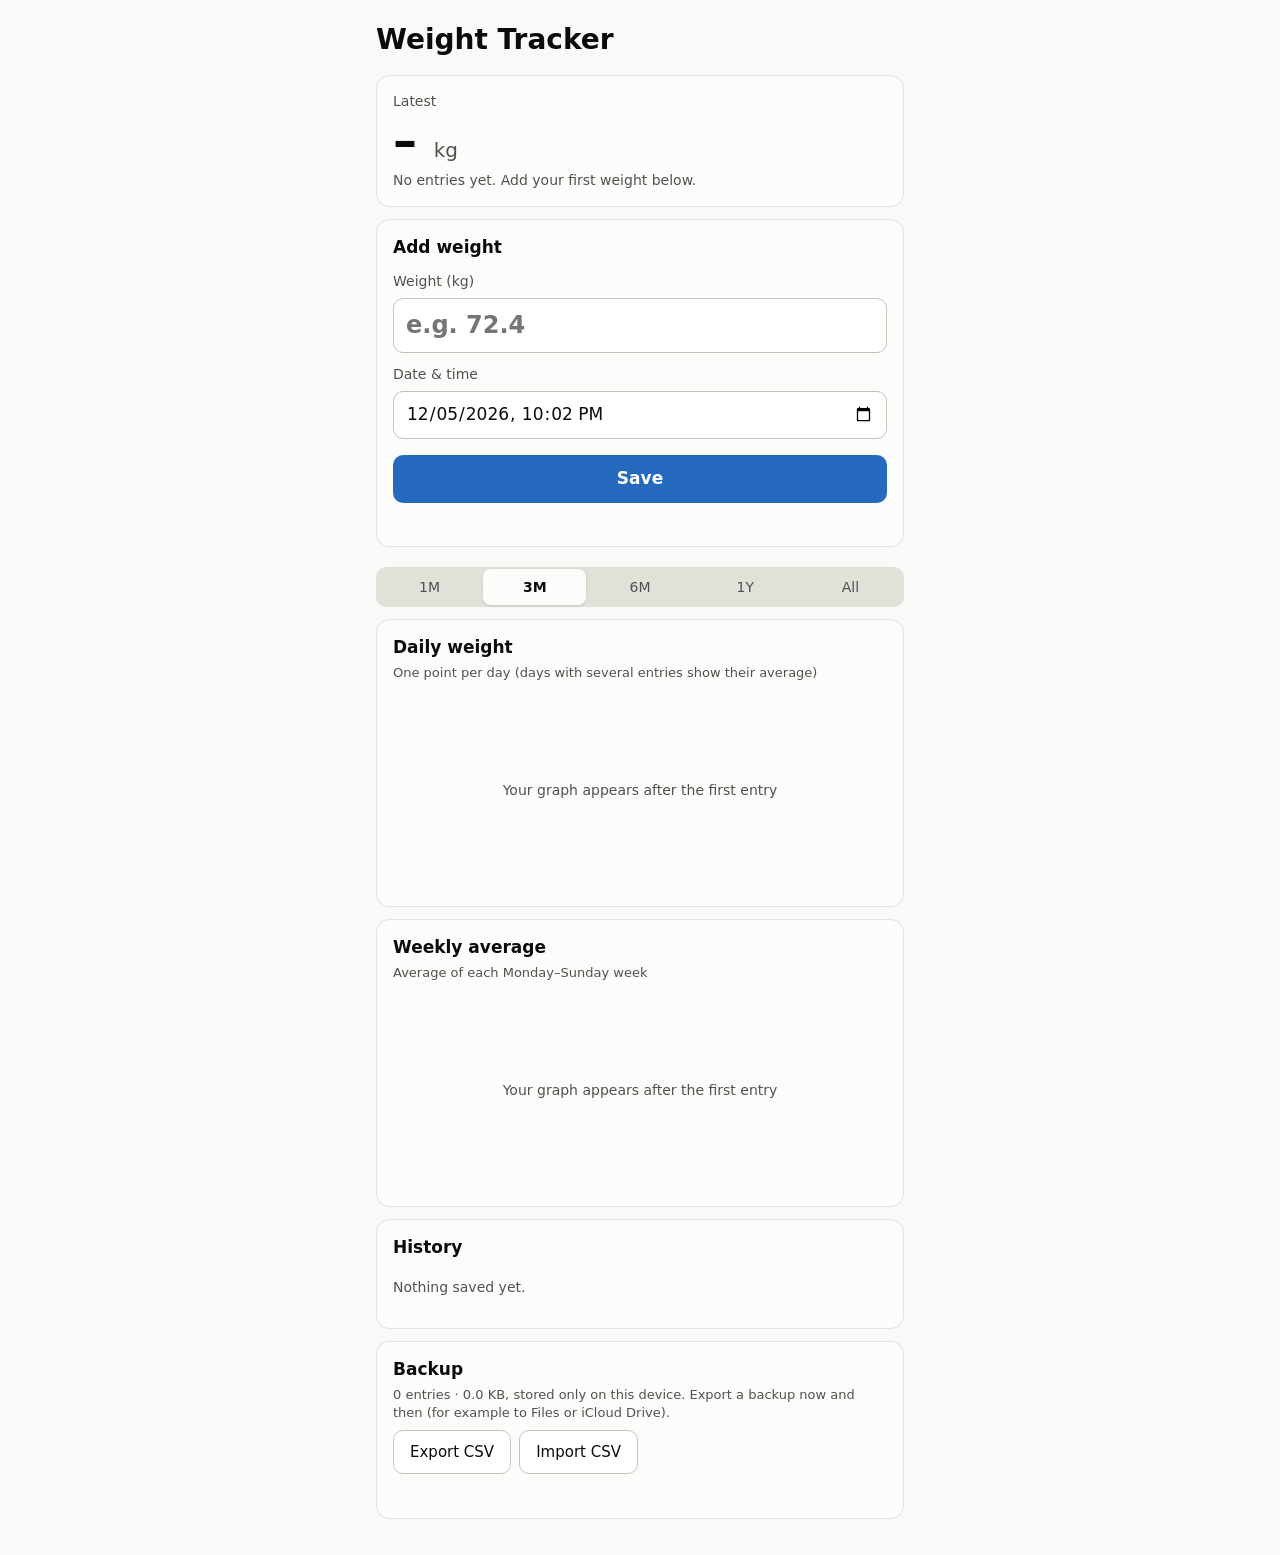
==== weight-tracker/index.html @ 40bc1a08 "Add Weight Tracker web app for iPhone Adds an installable PWA under weight-tracker/ for logging body" ====
<!doctype html>
<html lang="en">
<head>
  <meta charset="utf-8">
  <meta name="viewport" content="width=device-width, initial-scale=1, viewport-fit=cover">
  <title>Weight Tracker</title>
  <meta name="description" content="Log your daily weight and see daily and weekly-average graphs. Data stays on your device.">
  <meta name="theme-color" content="#f9f9f7" media="(prefers-color-scheme: light)">
  <meta name="theme-color" content="#0d0d0d" media="(prefers-color-scheme: dark)">
  <meta name="mobile-web-app-capable" content="yes">
  <meta name="apple-mobile-web-app-capable" content="yes">
  <meta name="apple-mobile-web-app-status-bar-style" content="default">
  <meta name="apple-mobile-web-app-title" content="Weight">
  <link rel="manifest" href="manifest.webmanifest">
  <link rel="icon" href="icon.svg" type="image/svg+xml">
  <link rel="apple-touch-icon" href="icon-180.png">
  <link rel="stylesheet" href="style.css">
</head>
<body>
  <main class="app">
    <header class="top">
      <h1>Weight Tracker</h1>
    </header>

    <div class="hint" id="installHint" hidden>
      <p>Install on iPhone: tap <strong>Share</strong>, then <strong>Add to Home Screen</strong>.
        Open it from the Home Screen icon. Entries saved there are kept separate from entries saved in Safari.</p>
      <button type="button" class="hint-close" id="hintClose" aria-label="Dismiss">&times;</button>
    </div>

    <section class="card hero" aria-labelledby="latestLabel">
      <div class="hero-label" id="latestLabel">Latest</div>
      <div class="hero-value"><span id="latestVal">&ndash;</span> <span class="hero-unit">kg</span></div>
      <div class="hero-sub" id="latestSub">No entries yet</div>
    </section>

    <form class="card" id="addForm" novalidate>
      <h2>Add weight</h2>
      <label class="field">
        <span>Weight (kg)</span>
        <input id="weightIn" type="text" inputmode="decimal" autocomplete="off" placeholder="e.g. 72.4">
      </label>
      <label class="field">
        <span>Date &amp; time</span>
        <input id="whenIn" type="datetime-local">
      </label>
      <button type="submit" class="primary">Save</button>
      <p class="msg" id="formMsg" role="status" aria-live="polite"></p>
    </form>

    <section aria-label="Charts">
      <div class="ranges" role="group" aria-label="Chart range">
        <button type="button" data-range="30">1M</button>
        <button type="button" data-range="90">3M</button>
        <button type="button" data-range="180">6M</button>
        <button type="button" data-range="365">1Y</button>
        <button type="button" data-range="0">All</button>
      </div>

      <div class="card">
        <h2>Daily weight</h2>
        <p class="sub">One point per day (days with several entries show their average)</p>
        <div class="chart" id="dailyChart"></div>
      </div>

      <div class="card">
        <h2>Weekly average</h2>
        <p class="sub">Average of each Monday&ndash;Sunday week</p>
        <div class="chart" id="weeklyChart"></div>
        <details class="table-view">
          <summary>Show as table</summary>
          <table>
            <thead><tr><th scope="col">Week of</th><th scope="col">Avg (kg)</th><th scope="col">Days</th></tr></thead>
            <tbody id="weeklyTable"></tbody>
          </table>
        </details>
      </div>
    </section>

    <section class="card" aria-labelledby="historyTitle">
      <h2 id="historyTitle">History</h2>
      <ul class="history" id="historyList"></ul>
      <button type="button" class="secondary" id="moreBtn" hidden>Show more</button>
    </section>

    <section class="card" aria-labelledby="backupTitle">
      <h2 id="backupTitle">Backup</h2>
      <p class="sub" id="storageInfo"></p>
      <div class="row">
        <button type="button" class="secondary" id="exportBtn">Export CSV</button>
        <label class="secondary file-btn">Import CSV
          <input type="file" id="importIn" accept=".csv,text/csv,text/plain">
        </label>
      </div>
      <p class="msg" id="backupMsg" role="status" aria-live="polite"></p>
    </section>
  </main>

  <script src="app.js"></script>
</body>
</html>
---- weight-tracker/style.css ----
:root {
  color-scheme: light;
  --page: #f9f9f7;
  --surface: #fcfcfb;
  --field: #ffffff;
  --text: #0b0b0b;
  --text-2: #52514e;
  --muted: #898781;
  --grid: #e1e0d9;
  --axis: #c3c2b7;
  --border: rgba(11, 11, 11, 0.10);
  --series: #2a78d6;
  --accent: #256abf;
  --danger: #d03b3b;
  --shadow: 0 4px 14px rgba(0, 0, 0, 0.10);
}

@media (prefers-color-scheme: dark) {
  :root {
    color-scheme: dark;
    --page: #0d0d0d;
    --surface: #1a1a19;
    --field: #121211;
    --text: #ffffff;
    --text-2: #c3c2b7;
    --muted: #898781;
    --grid: #2c2c2a;
    --axis: #383835;
    --border: rgba(255, 255, 255, 0.10);
    --series: #3987e5;
    --danger: #e66767;
    --shadow: 0 4px 14px rgba(0, 0, 0, 0.5);
  }
}

* { box-sizing: border-box; }

html { -webkit-text-size-adjust: 100%; }

body {
  margin: 0;
  background: var(--page);
  color: var(--text);
  font: 16px/1.4 system-ui, -apple-system, "Segoe UI", sans-serif;
  -webkit-tap-highlight-color: transparent;
}

.app {
  max-width: 560px;
  margin: 0 auto;
  padding: 8px max(16px, env(safe-area-inset-right)) calc(24px + env(safe-area-inset-bottom)) max(16px, env(safe-area-inset-left));
}

h1 { font-size: 28px; font-weight: 700; margin: 12px 0 16px; }
h2 { font-size: 17px; font-weight: 600; margin: 0 0 4px; }

.card {
  background: var(--surface);
  border: 1px solid var(--border);
  border-radius: 14px;
  padding: 16px;
  margin-bottom: 12px;
}

.sub { color: var(--text-2); font-size: 13px; margin: 0 0 8px; }

/* Install hint */
.hint {
  display: flex;
  gap: 8px;
  align-items: flex-start;
  background: var(--surface);
  border: 1px solid var(--border);
  border-radius: 14px;
  padding: 12px 8px 12px 16px;
  margin-bottom: 12px;
  font-size: 14px;
  color: var(--text-2);
}
.hint[hidden] { display: none; }
.hint p { margin: 0; flex: 1; }
.hint strong { color: var(--text); }
.hint-close {
  border: 0;
  background: none;
  color: var(--text-2);
  font-size: 24px;
  line-height: 1;
  width: 36px;
  height: 36px;
  flex: none;
}

/* Latest weight */
.hero-label { color: var(--text-2); font-size: 14px; }
.hero-value { font-size: 48px; font-weight: 600; line-height: 1.1; margin: 2px 0 4px; }
.hero-unit { font-size: 20px; font-weight: 500; color: var(--text-2); }
.hero-sub { color: var(--text-2); font-size: 14px; }

/* Form */
.field { display: block; margin: 12px 0; }
.field > span { display: block; font-size: 14px; color: var(--text-2); margin-bottom: 6px; }
.field input {
  display: block;
  width: 100%;
  min-height: 48px;
  padding: 10px 12px;
  font: inherit;
  font-size: 17px;
  color: var(--text);
  background: var(--field);
  border: 1px solid var(--axis);
  border-radius: 10px;
  -webkit-appearance: none;
  appearance: none;
}
.field input::-webkit-date-and-time-value { text-align: left; }
.field input:focus { outline: 2px solid var(--series); outline-offset: 1px; }
#weightIn { font-size: 24px; font-weight: 600; }

button, .file-btn { font: inherit; cursor: pointer; }

.primary {
  display: block;
  width: 100%;
  min-height: 48px;
  margin-top: 16px;
  border: 0;
  border-radius: 10px;
  background: var(--accent);
  color: #fff;
  font-size: 17px;
  font-weight: 600;
}
.primary:active { opacity: 0.85; }

.secondary {
  display: inline-flex;
  align-items: center;
  justify-content: center;
  min-height: 44px;
  padding: 0 16px;
  border: 1px solid var(--axis);
  border-radius: 10px;
  background: var(--field);
  color: var(--text);
  font-size: 15px;
  font-weight: 500;
}
.secondary:active { opacity: 0.7; }
.secondary[hidden] { display: none; }

.row { display: flex; gap: 8px; flex-wrap: wrap; }
.file-btn { position: relative; overflow: hidden; }
.file-btn input { position: absolute; inset: 0; opacity: 0; cursor: pointer; font-size: 0; }

.msg { min-height: 1.4em; margin: 8px 0 0; font-size: 14px; color: var(--text-2); }
.msg.error { color: var(--danger); }

/* Range selector */
.ranges {
  display: flex;
  gap: 2px;
  padding: 2px;
  margin: 20px 0 12px;
  background: var(--grid);
  border-radius: 10px;
}
.ranges button {
  flex: 1;
  min-height: 36px;
  border: 0;
  border-radius: 8px;
  background: transparent;
  color: var(--text-2);
  font-size: 14px;
  font-weight: 500;
}
.ranges button[aria-pressed="true"] {
  background: var(--surface);
  color: var(--text);
  font-weight: 600;
  box-shadow: 0 1px 3px rgba(0, 0, 0, 0.12);
}

/* Charts */
.chart { position: relative; height: 200px; margin-top: 4px; }
.chart:focus { outline: none; }
.chart:focus-visible { outline: 2px solid var(--series); outline-offset: 4px; border-radius: 6px; }
.chart svg { display: block; touch-action: pan-y; -webkit-user-select: none; user-select: none; }
.chart .grid { stroke: var(--grid); stroke-width: 1; }
.chart .axis { stroke: var(--axis); stroke-width: 1; }
.chart .tick { fill: var(--muted); font-size: 11px; font-variant-numeric: tabular-nums; }
.chart .line { fill: none; stroke: var(--series); stroke-width: 2; stroke-linejoin: round; stroke-linecap: round; }
.chart .dot { fill: var(--series); stroke: var(--surface); stroke-width: 2; }
.chart .cross { stroke: var(--muted); stroke-width: 1; }
.chart .end-label { fill: var(--text); font-size: 12px; font-weight: 600; font-variant-numeric: tabular-nums; }
.chart .empty {
  display: flex;
  align-items: center;
  justify-content: center;
  height: 100%;
  margin: 0;
  color: var(--text-2);
  font-size: 14px;
  text-align: center;
}

.tip {
  position: absolute;
  z-index: 1;
  pointer-events: none;
  white-space: nowrap;
  background: var(--surface);
  border: 1px solid var(--border);
  border-radius: 8px;
  box-shadow: var(--shadow);
  padding: 6px 10px;
  font-size: 13px;
  color: var(--text-2);
}
.tip[hidden] { display: none; }
.tip strong { display: block; color: var(--text); font-size: 15px; font-weight: 600; }

/* Weekly table */
.table-view { margin-top: 12px; font-size: 14px; }
.table-view summary { color: var(--accent); cursor: pointer; padding: 6px 0; }
@media (prefers-color-scheme: dark) { .table-view summary { color: var(--series); } }
.table-view table { width: 100%; border-collapse: collapse; margin-top: 6px; font-variant-numeric: tabular-nums; }
.table-view th, .table-view td { padding: 6px 4px; border-bottom: 1px solid var(--grid); text-align: right; }
.table-view th:first-child, .table-view td:first-child { text-align: left; }
.table-view th { color: var(--text-2); font-weight: 500; }

/* History */
.history { list-style: none; margin: 4px 0 0; padding: 0; }
.history li {
  display: flex;
  align-items: center;
  gap: 12px;
  min-height: 48px;
  border-bottom: 1px solid var(--grid);
}
.history li:last-child { border-bottom: 0; }
.history .when { flex: 1; color: var(--text-2); font-size: 14px; }
.history .w { font-weight: 600; font-variant-numeric: tabular-nums; }
.history .del {
  width: 44px;
  height: 44px;
  margin-right: -10px;
  border: 0;
  background: none;
  color: var(--muted);
  font-size: 22px;
  line-height: 1;
}
.history .del:active { color: var(--danger); }
.history .none { color: var(--text-2); font-size: 14px; padding: 8px 0; }
#moreBtn { margin-top: 8px; width: 100%; }
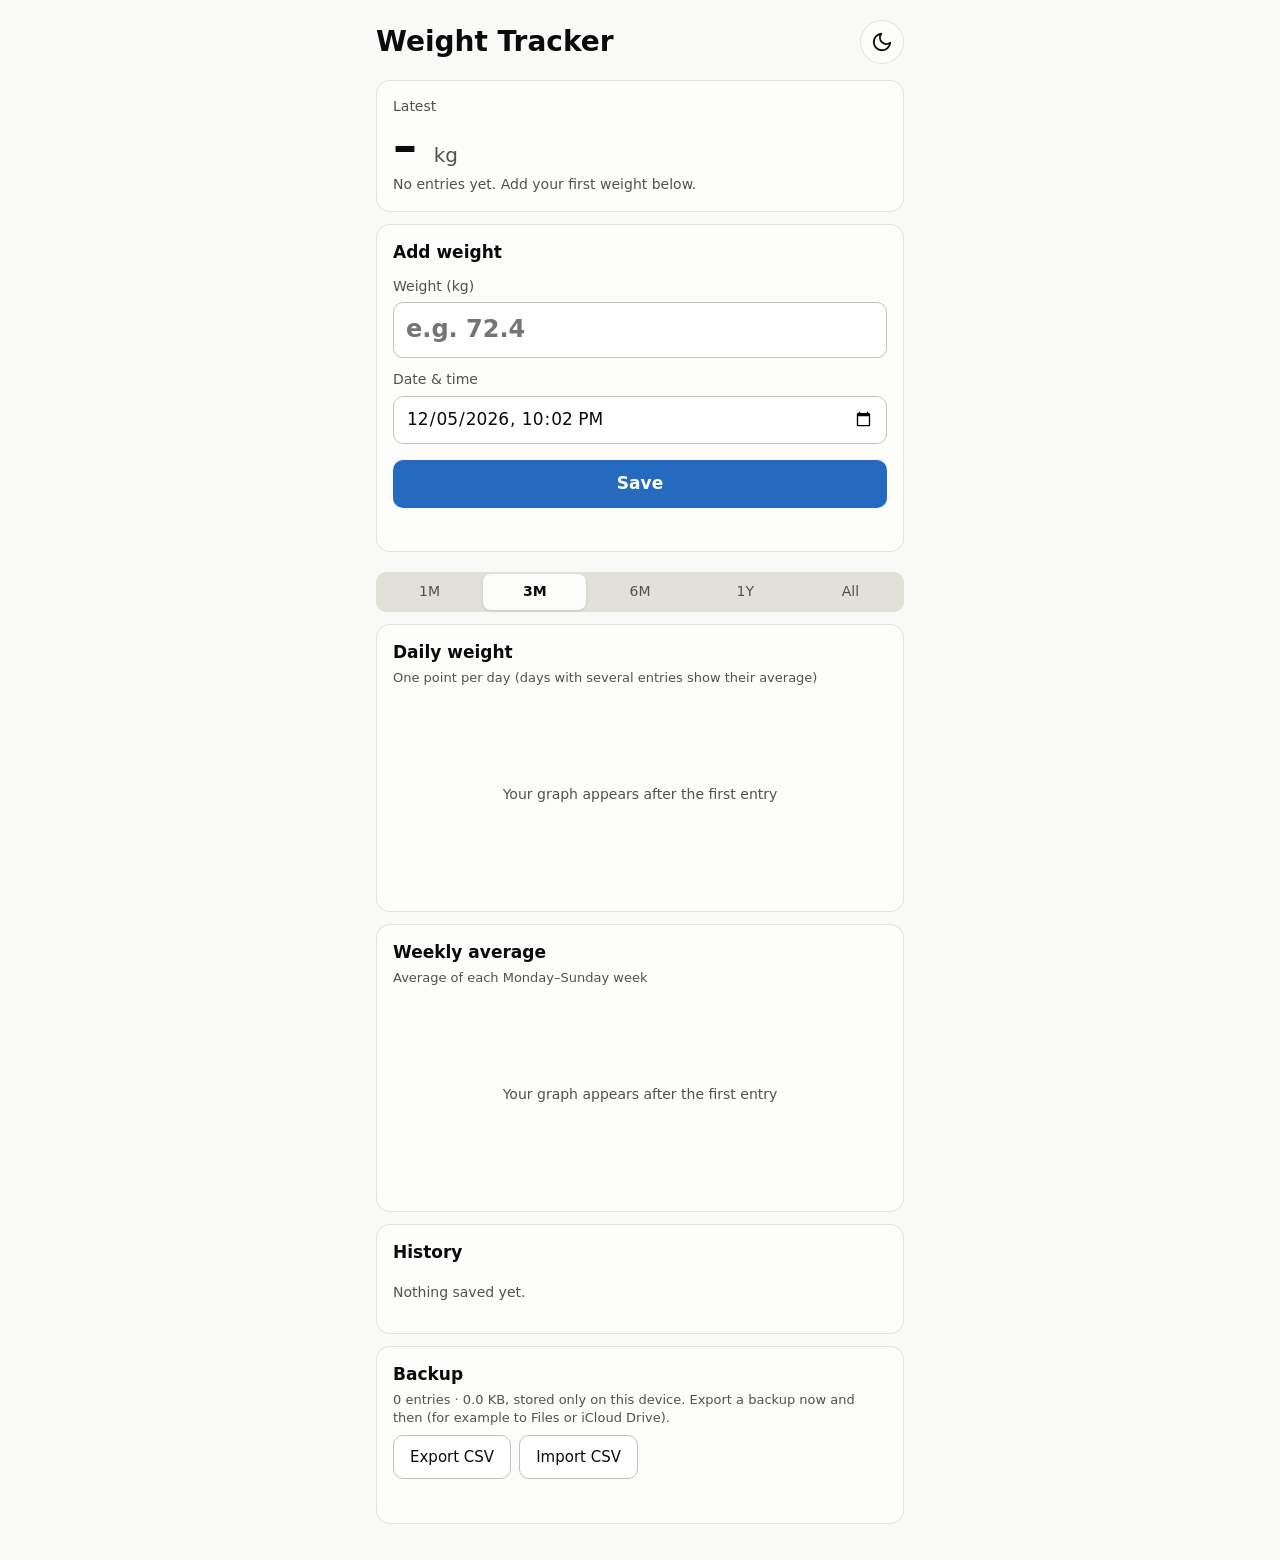
==== commit 7d2615a1: "Add light/dark mode toggle to Weight Tracker Adds a sun/moon button in the header. The app follows t" ====
--- a/weight-tracker/index.html
+++ b/weight-tracker/index.html
@@ -15,11 +15,27 @@
   <link rel="icon" href="icon.svg" type="image/svg+xml">
   <link rel="apple-touch-icon" href="icon-180.png">
   <link rel="stylesheet" href="style.css">
+  <script>
+    // Apply a saved light/dark choice before the page paints, so it never flashes the other theme.
+    try {
+      var savedTheme = localStorage.getItem('weightTracker.theme');
+      if (savedTheme === 'light' || savedTheme === 'dark') document.documentElement.dataset.theme = savedTheme;
+    } catch (e) {}
+  </script>
 </head>
 <body>
   <main class="app">
     <header class="top">
       <h1>Weight Tracker</h1>
+      <button type="button" class="theme-btn" id="themeBtn" aria-label="Switch to dark mode">
+        <svg viewBox="0 0 24 24" width="22" height="22" aria-hidden="true" fill="none" stroke="currentColor" stroke-width="2" stroke-linecap="round" stroke-linejoin="round">
+          <path class="moon" d="M21 12.8A9 9 0 1 1 11.2 3a7 7 0 0 0 9.8 9.8z"/>
+          <g class="sun">
+            <circle cx="12" cy="12" r="4.5"/>
+            <path d="M12 2v2M12 20v2M4.9 4.9l1.4 1.4M17.7 17.7l1.4 1.4M2 12h2M20 12h2M4.9 19.1l1.4-1.4M17.7 6.3l1.4-1.4"/>
+          </g>
+        </svg>
+      </button>
     </header>
 
     <div class="hint" id="installHint" hidden>
--- a/weight-tracker/style.css
+++ b/weight-tracker/style.css
@@ -12,11 +12,13 @@
   --series: #2a78d6;
   --accent: #256abf;
   --danger: #d03b3b;
+  --link: #256abf;
   --shadow: 0 4px 14px rgba(0, 0, 0, 0.10);
 }
 
+/* Dark theme: follows the phone's setting unless Light was picked, or when Dark was picked. */
 @media (prefers-color-scheme: dark) {
-  :root {
+  :root:not([data-theme="light"]) {
     color-scheme: dark;
     --page: #0d0d0d;
     --surface: #1a1a19;
@@ -29,8 +31,26 @@
     --border: rgba(255, 255, 255, 0.10);
     --series: #3987e5;
     --danger: #e66767;
+    --link: #3987e5;
     --shadow: 0 4px 14px rgba(0, 0, 0, 0.5);
   }
+}
+
+:root[data-theme="dark"] {
+  color-scheme: dark;
+  --page: #0d0d0d;
+  --surface: #1a1a19;
+  --field: #121211;
+  --text: #ffffff;
+  --text-2: #c3c2b7;
+  --muted: #898781;
+  --grid: #2c2c2a;
+  --axis: #383835;
+  --border: rgba(255, 255, 255, 0.10);
+  --series: #3987e5;
+  --danger: #e66767;
+  --link: #3987e5;
+  --shadow: 0 4px 14px rgba(0, 0, 0, 0.5);
 }
 
 * { box-sizing: border-box; }
@@ -51,7 +71,24 @@
   padding: 8px max(16px, env(safe-area-inset-right)) calc(24px + env(safe-area-inset-bottom)) max(16px, env(safe-area-inset-left));
 }
 
-h1 { font-size: 28px; font-weight: 700; margin: 12px 0 16px; }
+.top { display: flex; align-items: center; justify-content: space-between; gap: 12px; margin: 12px 0 16px; }
+h1 { font-size: 28px; font-weight: 700; margin: 0; }
+
+.theme-btn {
+  display: flex;
+  align-items: center;
+  justify-content: center;
+  flex: none;
+  width: 44px;
+  height: 44px;
+  border: 1px solid var(--border);
+  border-radius: 50%;
+  background: var(--surface);
+  color: var(--text);
+}
+.theme-btn:active { opacity: 0.7; }
+.theme-btn[data-mode="light"] .sun,
+.theme-btn[data-mode="dark"] .moon { display: none; }
 h2 { font-size: 17px; font-weight: 600; margin: 0 0 4px; }
 
 .card {
@@ -224,8 +261,7 @@
 
 /* Weekly table */
 .table-view { margin-top: 12px; font-size: 14px; }
-.table-view summary { color: var(--accent); cursor: pointer; padding: 6px 0; }
-@media (prefers-color-scheme: dark) { .table-view summary { color: var(--series); } }
+.table-view summary { color: var(--link); cursor: pointer; padding: 6px 0; }
 .table-view table { width: 100%; border-collapse: collapse; margin-top: 6px; font-variant-numeric: tabular-nums; }
 .table-view th, .table-view td { padding: 6px 4px; border-bottom: 1px solid var(--grid); text-align: right; }
 .table-view th:first-child, .table-view td:first-child { text-align: left; }
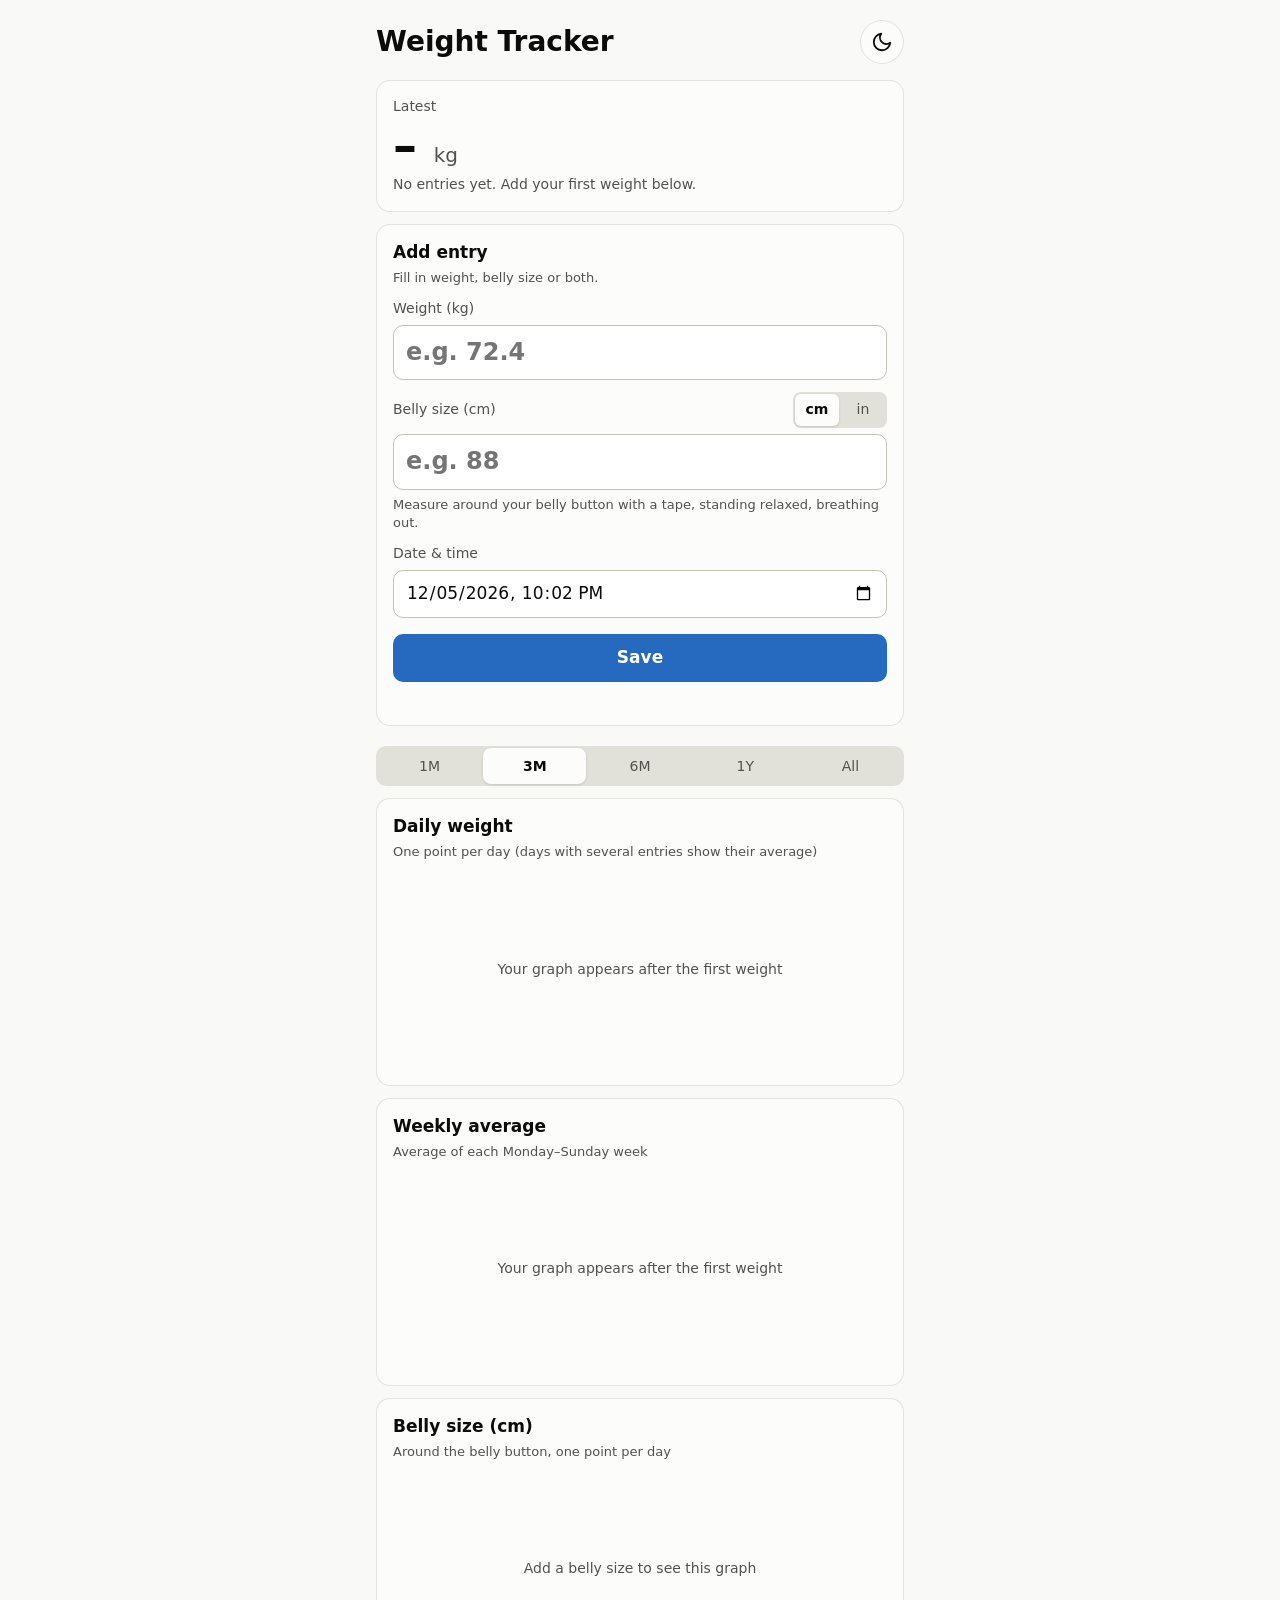
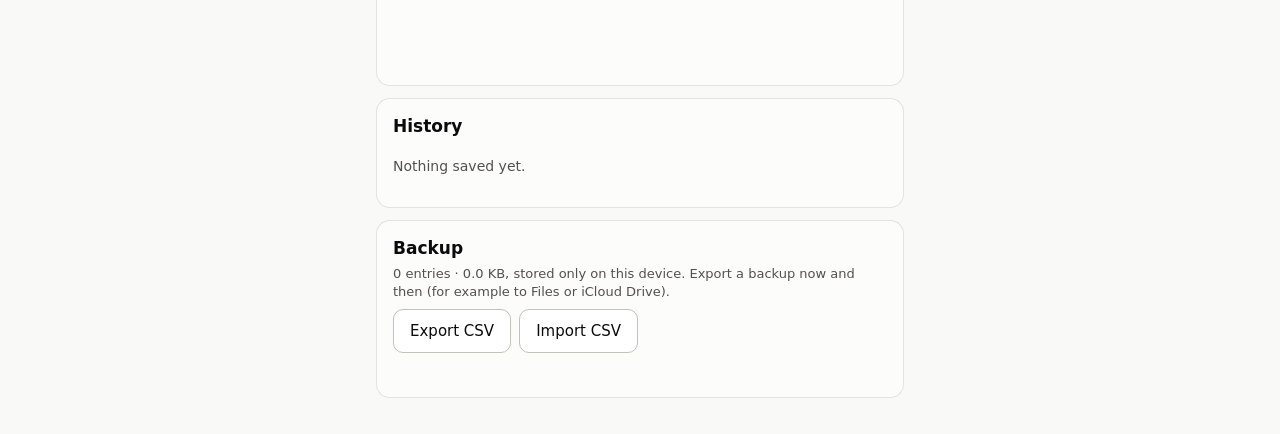
==== commit 65d5476a: "Add dark mode and belly size tracking to Weight Tracker - Light/dark toggle in the header; follows t" ====
--- a/weight-tracker/index.html
+++ b/weight-tracker/index.html
@@ -48,14 +48,31 @@
       <div class="hero-label" id="latestLabel">Latest</div>
       <div class="hero-value"><span id="latestVal">&ndash;</span> <span class="hero-unit">kg</span></div>
       <div class="hero-sub" id="latestSub">No entries yet</div>
+      <div class="hero-extra" id="waistLatest" hidden>
+        <span class="hero-label">Belly</span>
+        <span class="extra-value" id="waistVal"></span>
+        <span class="hero-sub" id="waistSub"></span>
+      </div>
     </section>
 
     <form class="card" id="addForm" novalidate>
-      <h2>Add weight</h2>
+      <h2>Add entry</h2>
+      <p class="sub">Fill in weight, belly size or both.</p>
       <label class="field">
         <span>Weight (kg)</span>
         <input id="weightIn" type="text" inputmode="decimal" autocomplete="off" placeholder="e.g. 72.4">
       </label>
+      <div class="field">
+        <div class="field-head">
+          <label for="waistIn">Belly size (<span class="waist-unit">cm</span>)</label>
+          <div class="unit-toggle" role="group" aria-label="Belly size unit">
+            <button type="button" data-unit="cm">cm</button>
+            <button type="button" data-unit="in">in</button>
+          </div>
+        </div>
+        <input id="waistIn" type="text" inputmode="decimal" autocomplete="off" placeholder="e.g. 88">
+        <p class="field-help">Measure around your belly button with a tape, standing relaxed, breathing out.</p>
+      </div>
       <label class="field">
         <span>Date &amp; time</span>
         <input id="whenIn" type="datetime-local">
@@ -91,6 +108,12 @@
           </table>
         </details>
       </div>
+
+      <div class="card">
+        <h2>Belly size (<span class="waist-unit">cm</span>)</h2>
+        <p class="sub">Around the belly button, one point per day</p>
+        <div class="chart" id="waistChart"></div>
+      </div>
     </section>
 
     <section class="card" aria-labelledby="historyTitle">
--- a/weight-tracker/style.css
+++ b/weight-tracker/style.css
@@ -133,6 +133,17 @@
 .hero-value { font-size: 48px; font-weight: 600; line-height: 1.1; margin: 2px 0 4px; }
 .hero-unit { font-size: 20px; font-weight: 500; color: var(--text-2); }
 .hero-sub { color: var(--text-2); font-size: 14px; }
+.hero-extra {
+  display: flex;
+  flex-wrap: wrap;
+  align-items: baseline;
+  gap: 4px 10px;
+  margin-top: 12px;
+  padding-top: 12px;
+  border-top: 1px solid var(--grid);
+}
+.hero-extra[hidden] { display: none; }
+.extra-value { font-size: 22px; font-weight: 600; }
 
 /* Form */
 .field { display: block; margin: 12px 0; }
@@ -153,7 +164,27 @@
 }
 .field input::-webkit-date-and-time-value { text-align: left; }
 .field input:focus { outline: 2px solid var(--series); outline-offset: 1px; }
-#weightIn { font-size: 24px; font-weight: 600; }
+#weightIn, #waistIn { font-size: 24px; font-weight: 600; }
+.field-head { display: flex; align-items: center; justify-content: space-between; gap: 8px; margin-bottom: 6px; }
+.field-head label { font-size: 14px; color: var(--text-2); }
+.field-help { margin: 6px 0 0; font-size: 13px; color: var(--text-2); }
+
+.unit-toggle { display: flex; gap: 2px; padding: 2px; background: var(--grid); border-radius: 8px; }
+.unit-toggle button {
+  min-width: 44px;
+  min-height: 32px;
+  border: 0;
+  border-radius: 6px;
+  background: transparent;
+  color: var(--text-2);
+  font-size: 14px;
+}
+.unit-toggle button[aria-pressed="true"] {
+  background: var(--surface);
+  color: var(--text);
+  font-weight: 600;
+  box-shadow: 0 1px 3px rgba(0, 0, 0, 0.12);
+}
 
 button, .file-btn { font: inherit; cursor: pointer; }
 
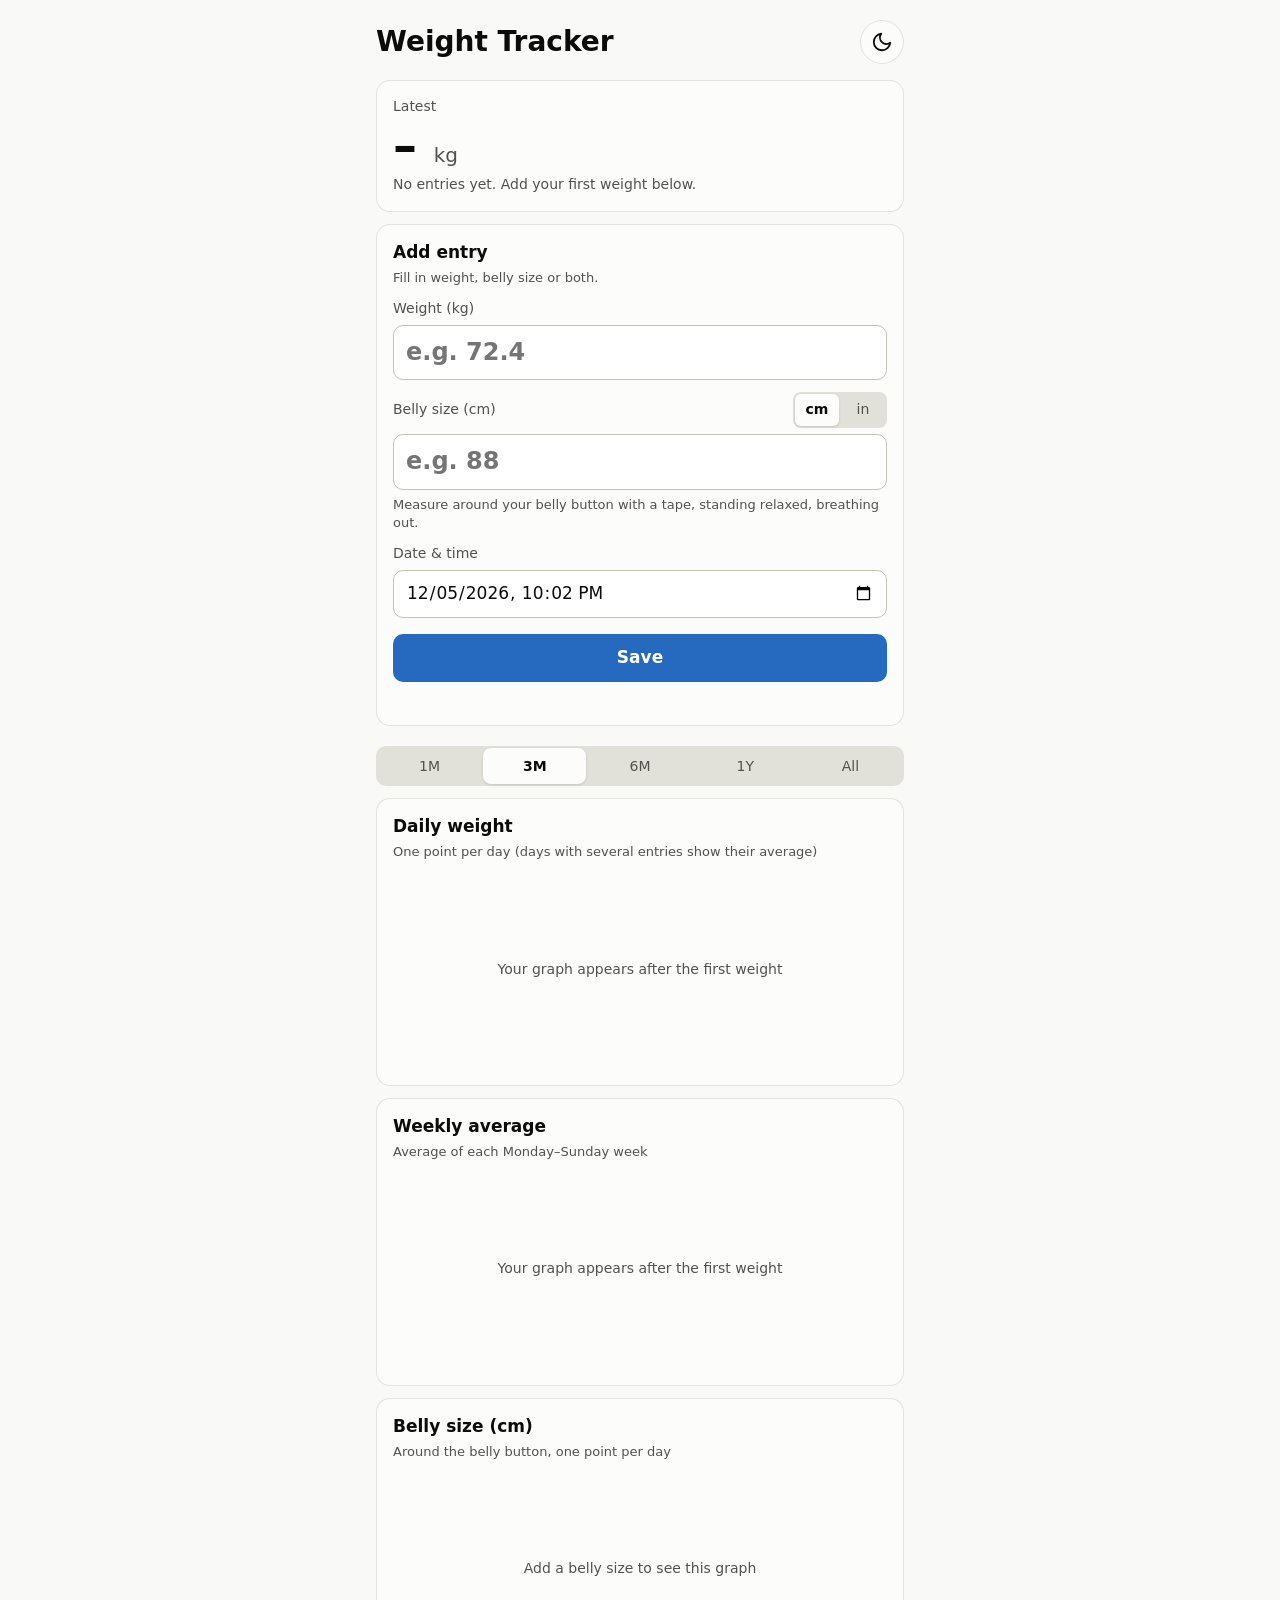
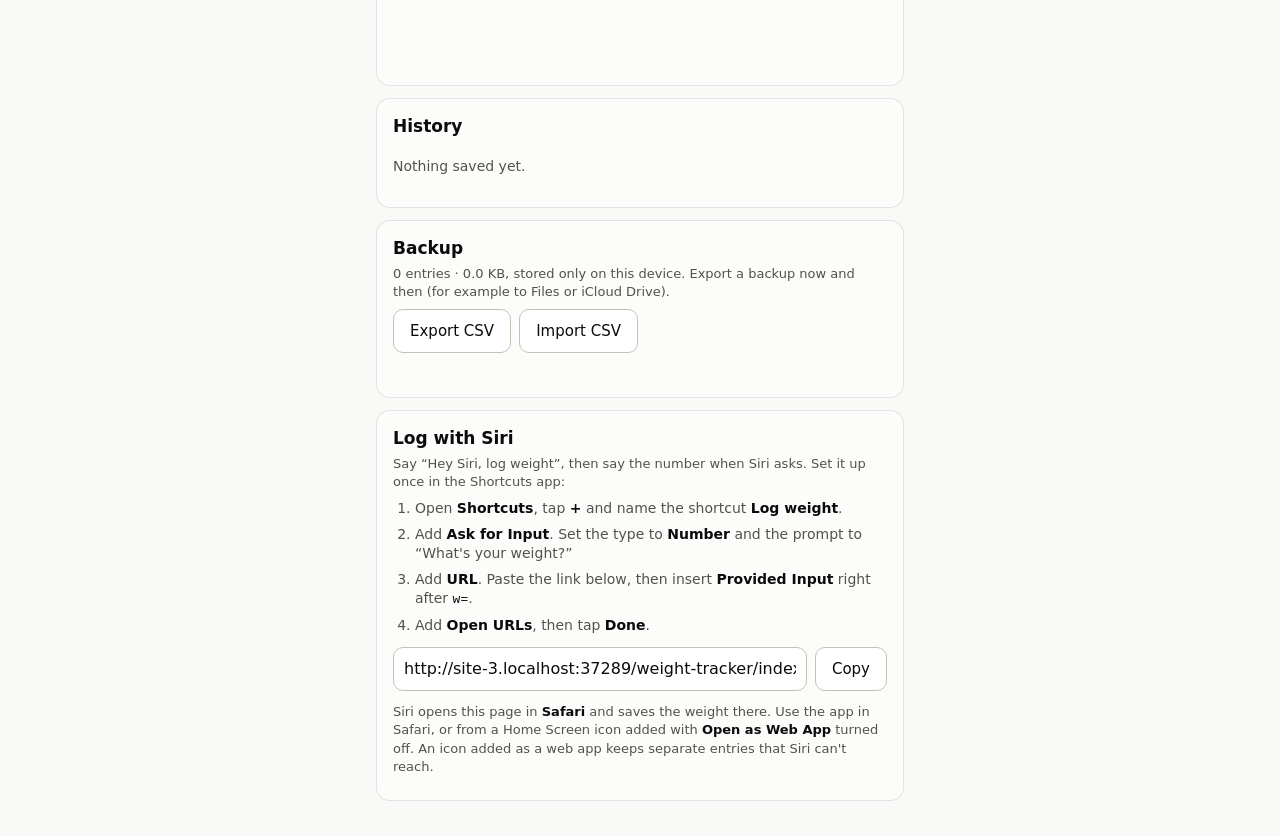
==== commit d4ca30dc: "Add Siri logging back to Weight Tracker Restore the Siri Shortcut flow (?w= link saves a weight with" ====
--- a/weight-tracker/index.html
+++ b/weight-tracker/index.html
@@ -38,9 +38,15 @@
       </button>
     </header>
 
+    <div class="note" id="linkNote" hidden>
+      <p id="linkNoteText" role="status" aria-live="polite"></p>
+      <button type="button" class="secondary" id="undoBtn" hidden>Undo</button>
+    </div>
+
     <div class="hint" id="installHint" hidden>
-      <p>Install on iPhone: tap <strong>Share</strong>, then <strong>Add to Home Screen</strong>.
-        Open it from the Home Screen icon. Entries saved there are kept separate from entries saved in Safari.</p>
+      <p>Add an icon: tap <strong>Share</strong>, then <strong>Add to Home Screen</strong>.
+        To log with Siri, turn off <strong>Open as Web App</strong> there, so the icon and Siri share the same entries
+        (see <em>Log with Siri</em> below).</p>
       <button type="button" class="hint-close" id="hintClose" aria-label="Dismiss">&times;</button>
     </div>
 
@@ -133,6 +139,26 @@
       </div>
       <p class="msg" id="backupMsg" role="status" aria-live="polite"></p>
     </section>
+
+    <section class="card" aria-labelledby="siriTitle">
+      <h2 id="siriTitle">Log with Siri</h2>
+      <p class="sub">Say &ldquo;Hey Siri, log weight&rdquo;, then say the number when Siri asks. Set it up once in the Shortcuts app:</p>
+      <ol class="steps">
+        <li>Open <strong>Shortcuts</strong>, tap <strong>+</strong> and name the shortcut <strong>Log weight</strong>.</li>
+        <li>Add <strong>Ask for Input</strong>. Set the type to <strong>Number</strong> and the prompt to &ldquo;What's your weight?&rdquo;</li>
+        <li>Add <strong>URL</strong>. Paste the link below, then insert <strong>Provided Input</strong> right after <code>w=</code>.</li>
+        <li>Add <strong>Open URLs</strong>, then tap <strong>Done</strong>.</li>
+      </ol>
+      <div class="copy-row">
+        <input type="text" id="siriLink" readonly aria-label="Link for the Shortcut">
+        <button type="button" class="secondary" id="copyLinkBtn">Copy</button>
+      </div>
+      <p class="sub siri-note">Siri opens this page in <strong>Safari</strong> and saves the weight there. Use the app in Safari,
+        or from a Home Screen icon added with <strong>Open as Web App</strong> turned off. An icon added as a web app keeps
+        separate entries that Siri can't reach.</p>
+      <p class="sub siri-warn" id="siriWarn" hidden>You're using the Home Screen web app now, so Siri's entries won't show up here.
+        To move your entries, tap <strong>Export CSV</strong> here, then <strong>Import CSV</strong> in Safari.</p>
+    </section>
   </main>
 
   <script src="app.js"></script>
--- a/weight-tracker/style.css
+++ b/weight-tracker/style.css
@@ -128,6 +128,23 @@
   flex: none;
 }
 
+/* Result of a weight saved from a Siri link */
+.note {
+  display: flex;
+  align-items: center;
+  gap: 12px;
+  background: var(--surface);
+  border: 1px solid var(--series);
+  border-radius: 14px;
+  padding: 10px 12px 10px 16px;
+  margin-bottom: 12px;
+  font-size: 15px;
+}
+.note[hidden] { display: none; }
+.note p { margin: 0; flex: 1; }
+.note.error { border-color: var(--danger); }
+.note.error p { color: var(--danger); }
+
 /* Latest weight */
 .hero-label { color: var(--text-2); font-size: 14px; }
 .hero-value { font-size: 48px; font-weight: 600; line-height: 1.1; margin: 2px 0 4px; }
@@ -323,3 +340,23 @@
 .history .del:active { color: var(--danger); }
 .history .none { color: var(--text-2); font-size: 14px; padding: 8px 0; }
 #moreBtn { margin-top: 8px; width: 100%; }
+
+/* Siri setup */
+.steps { margin: 8px 0 12px; padding-left: 22px; font-size: 14px; color: var(--text-2); }
+.steps li { margin: 6px 0; }
+.steps strong, .siri-note strong, .siri-warn strong { color: var(--text); }
+.steps code { font-size: 13px; color: var(--text); }
+.copy-row { display: flex; gap: 8px; margin-bottom: 12px; }
+.copy-row input {
+  flex: 1;
+  min-width: 0;
+  min-height: 44px;
+  padding: 8px 10px;
+  font: inherit;
+  font-size: 16px;
+  color: var(--text);
+  background: var(--field);
+  border: 1px solid var(--axis);
+  border-radius: 10px;
+}
+.siri-warn { color: var(--danger); }
